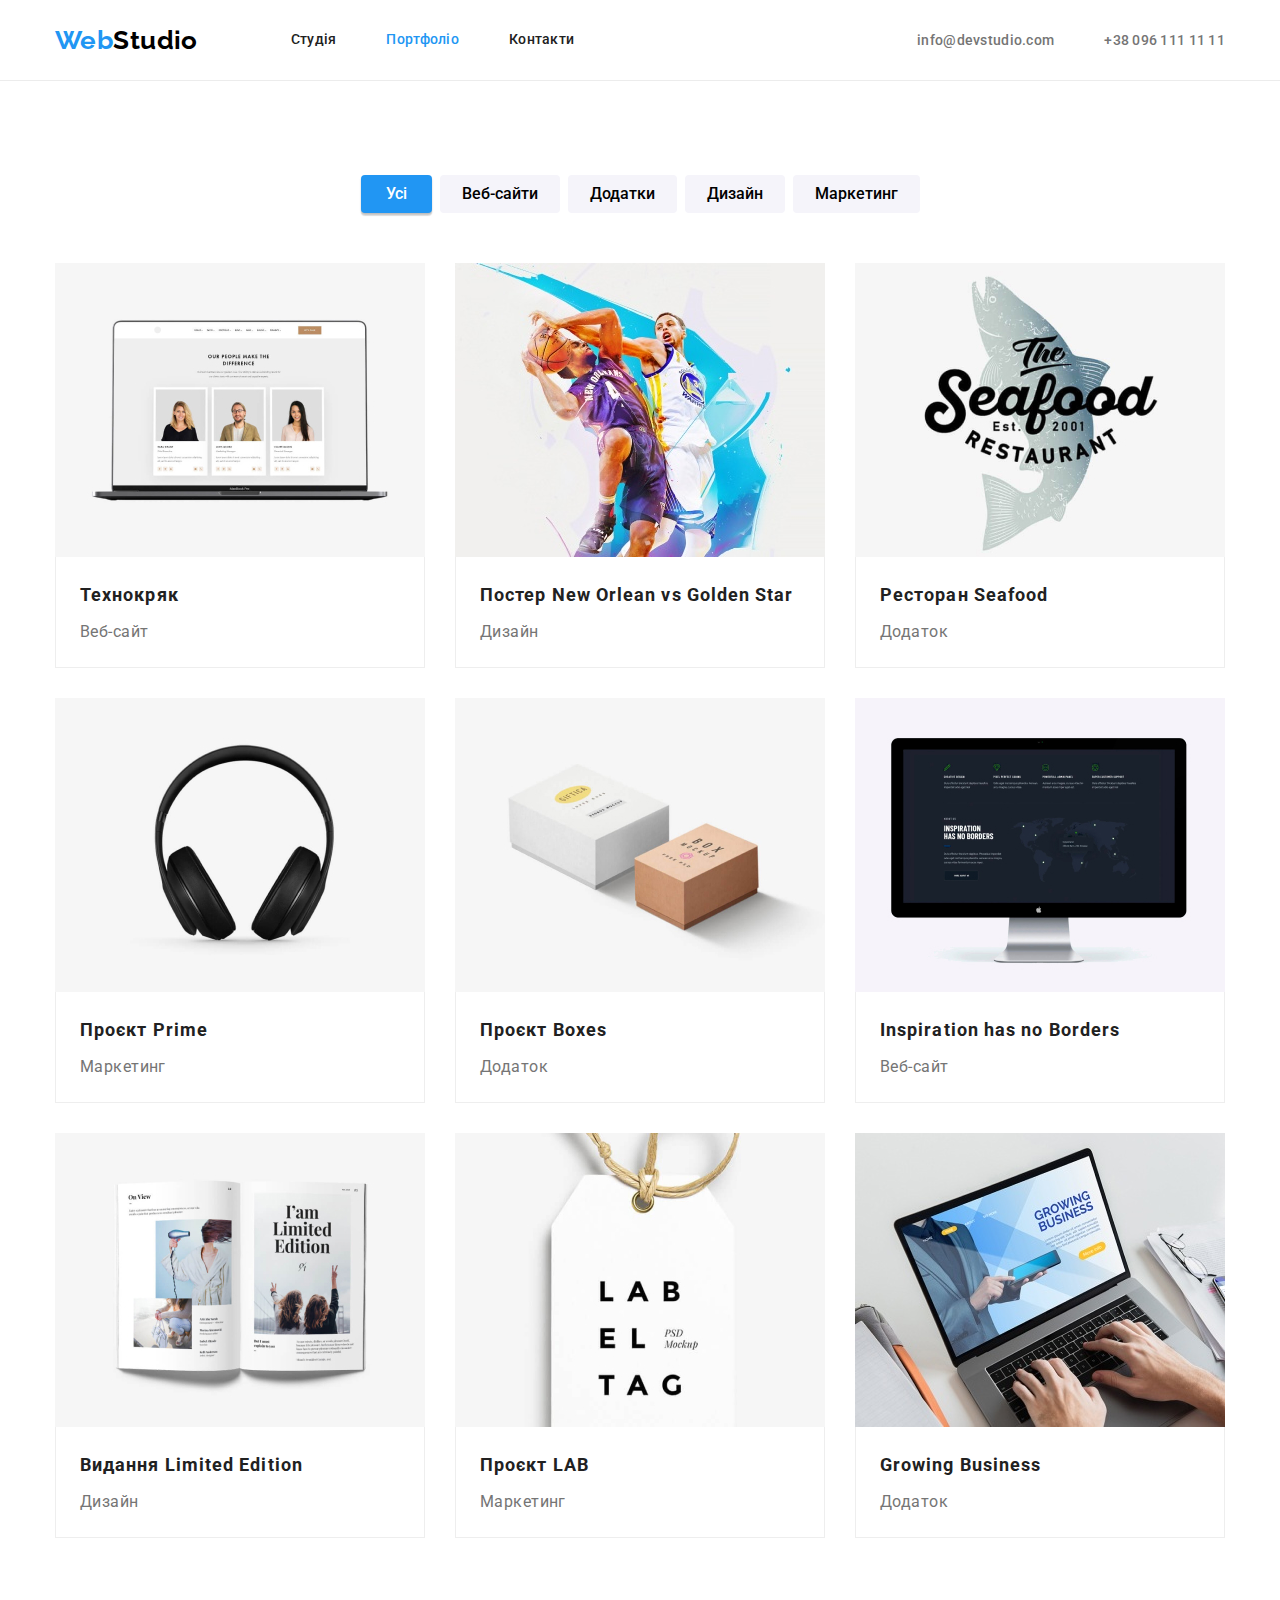
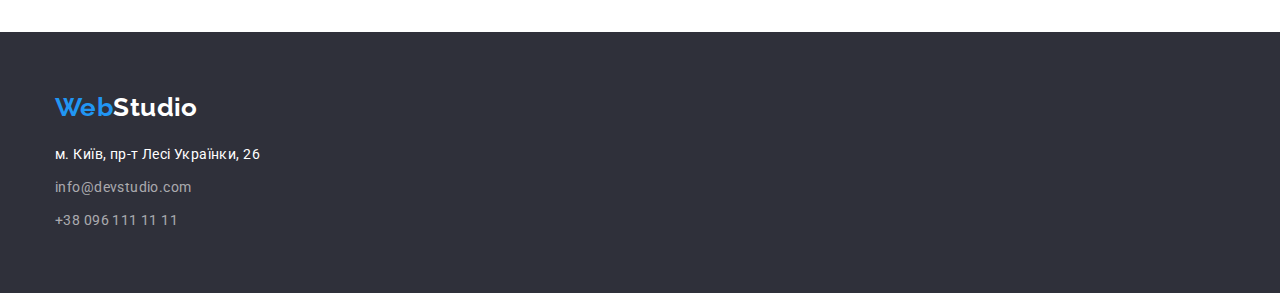
==== portfolio.html @ b847e465 "add files to repository" ====
<!DOCTYPE html>
<html lang="uk">

<head>
    <meta charset="UTF-8">
    <meta http-equiv="X-UA-Compatible" content="IE=edge">
    <meta name="viewport" content="width=device-width, initial-scale=1.0">
    <link rel="preconnect" href="https://fonts.googleapis.com">
    <link rel="preconnect" href="https://fonts.gstatic.com" crossorigin>
    <link
        href="https://fonts.googleapis.com/css2?family=Raleway:wght@700&family=Roboto:wght@400;500;700;900&display=swap"
        rel="stylesheet">
    <link rel="stylesheet"
        href="https://cdnjs.cloudflare.com/ajax/libs/modern-normalize/1.1.0/modern-normalize.min.css">
    <link rel="stylesheet" href="./css/styles.css">
    <title>Студія</title>
</head>

<body>
    <header class="page-header">
        <div class="header container">
            <nav class="page-nav">
                <a href="./index.html" class="logo"><span>Web</span>Studio</a>
                <ul class="site-nav">
                    <li class="item"><a href="./index.html" class="link">Студія</a></li>
                    <li class="item"><a href="./portfolio.html" class="link current">Портфоліо</a></li>
                    <li class="item"><a href="/" class="link">Контакти</a></li>
                </ul>
            </nav>

            <ul class="contacts">
                <li class="item"><a href="mailto:info@devstudio.com" class="contacts-link">info@devstudio.com</a></li>
                <li class="item"><a href="tel:+380961111111" class="contacts-link">+38 096 111 11 11</a></li>
            </ul>
        </div>
    </header>

    <main>
        <section class="section">
            <div class="container">
                <h1 class="visually-hidden">Портфоліо</h1>

                <ul class="filter">
                    <li class="filter-item"><button type="button"
                            class="button-filter current button-filter-all">Усі</button></li>
                    <li class="filter-item"><button type="button" class="button-filter">Веб-сайти</button></li>
                    <li class="filter-item"><button type="button" class="button-filter">Додатки</button></li>
                    <li class="filter-item"><button type="button" class="button-filter">Дизайн</button></li>
                    <li class="filter-item"><button type="button" class="button-filter">Маркетинг</button></li>
                </ul>

                <ul class="portfolio-list">
                    <li class="portfolio-item">
                        <img src="./images/portfolio/web-site-technokryak.jpg" alt="Веб-сайт Технокряк" width="370"
                            height="294">
                        <div class="portfolio-item-content">
                            <h3 class="project-names">Технокряк</h3>
                            <p class="portfolio-types">Веб-сайт</p>
                        </div>
                    </li>
                    <li class="portfolio-item">
                        <img src="./images/portfolio/poster-new-orlean-vs-golden-ster.jpg"
                            alt="Постер New Orlean vs Golden Star" width="370" height="294">
                        <div class="portfolio-item-content">
                            <h3 class="project-names">Постер New Orlean vs Golden Star</h3>
                            <p class="portfolio-types">Дизайн</p>
                        </div>
                    </li>
                    <li class="portfolio-item">
                        <img src="./images/portfolio/restaurant-seafood.jpg" alt="Ресторан Seafood" width="370"
                            height="294">
                        <div class="portfolio-item-content">
                            <h3 class="project-names">Ресторан Seafood</h3>
                            <p class="portfolio-types">Додаток</p>
                        </div>
                    </li>
                    <li class="portfolio-item">
                        <img src="./images/portfolio/project-prime.jpg" alt="Проєкт Prime" width="370" height="294">
                        <div class="portfolio-item-content">
                            <h3 class="project-names">Проєкт Prime</h3>
                            <p class="portfolio-types">Маркетинг</p>
                        </div>
                    </li>
                    <li class="portfolio-item">
                        <img src="./images/portfolio/project-boxes.jpg" alt="Проєкт Boxes" width="370" height="294">
                        <div class="portfolio-item-content">
                            <h3 class="project-names">Проєкт Boxes</h3>
                            <p class="portfolio-types">Додаток</p>
                        </div>
                    </li>
                    <li class="portfolio-item">
                        <img src="./images/portfolio/web-site-inspiration-has-no-borders.jpg"
                            alt="Веб-сайт Inspiration has no Borders" width="370" height="294">
                        <div class="portfolio-item-content">
                            <h3 class="project-names">Inspiration has no Borders</h3>
                            <p class="portfolio-types">Веб-сайт</p>
                        </div>
                    </li>
                    <li class="portfolio-item">
                        <img src="./images/portfolio/issue-limited-edition.jpg" alt="Видання Limited Edition">
                        <div class="portfolio-item-content">
                            <h3 class="project-names">Видання Limited Edition</h3>
                            <p class="portfolio-types">Дизайн</p>
                        </div>
                    </li>
                    <li class="portfolio-item">
                        <img src="./images/portfolio/project-lab.jpg" alt="Проєкт LAB">
                        <div class="portfolio-item-content">
                            <h3 class="project-names">Проєкт LAB</h3>
                            <p class="portfolio-types">Маркетинг</p>
                        </div>
                    </li>
                    <li class="portfolio-item">
                        <img src="./images/portfolio/app-growing-business.jpg" alt="Додаток Growing Business">
                        <div class="portfolio-item-content">
                            <h3 class="project-names">Growing Business</h3>
                            <p class="portfolio-types">Додаток</p>
                        </div>
                    </li>
                </ul>
            </div>
        </section>
    </main>

    <footer class="footer">
        <div class="container">
            <a href="./index.html" class="logo"><span>Web</span>Studio</a>
            <address>
                <ul class="footer-address-list">
                    <li class="footer-address-item"><a class="footer-address"
                            href="https://goo.gl/maps/xuP6qKPyt2nnFhnc6">м.
                            Київ, пр-т Лесі Українки, 26</a>
                    </li>
                    <li class="footer-address-item"><a class="footer-link"
                            href="mailto:info@devstudio.com">info@devstudio.com</a>
                    </li>
                    <li class="footer-address-item"><a class="footer-link" href="tel:+380961111111">+38 096 111 11
                            11</a>
                    </li>
                </ul>
            </address>
        </div>
    </footer>
</body>

</html>
---- css/styles.css ----
:root{
    --main-text-color: #212121;
    --secondary-text-color: #757575;
    --accent-color: #2196F3;
    --white-color: #FFFFFF;
    --footef-address-text-color: rgba(255, 255, 255, 0.6);
    --background-color-dark: #2F303A;
    --background-color-light: #F5F4FA;
    --border-item-content: #EEEEEE;
}

body {
    background-color: var(--white-color);
    color: var(--main-text-color);
    font-family: Roboto, 'Segoe UI', Oxygen, Ubuntu, Cantarell, 'Open Sans', 'Helvetica Neue', sans-serif;
    font-size: 14px;
    letter-spacing: 0.03em;
}

h1, h2, h3, h4, h5, h6, p, ul {
    margin: 0;
    padding: 0;
}

ul {
    padding-left: 0;
    list-style: none;
}
img {
    display: block;
    max-width: 100%;
    height: auto;
}

.container {
    margin-left: auto;
    margin-right: auto;
    width: 1200px;
    padding-left: 15px;
    padding-right: 15px;
}

.section {
    padding-top: 94px;
}

.section:not(.our-features) {
    padding-bottom: 94px;
}

/* Header */
.page-header {
    border-bottom: 1px solid #ECECEC;
}

.header {
    display: flex;
    justify-content: space-between; 
}

.page-nav {
    display: flex;
    align-items: center;
}

.logo {
    margin-right: 93px;
    color: #000000;
    text-decoration: none;
    font-family: 'Raleway';
    font-weight: 700;
    font-size: 26px;
    line-height: 1.19;    
}

.logo span {
    color: var(--accent-color);
}

.site-nav {
    display: flex;
    gap: 50px;
}

/* .site-nav .item:not(:first-child), .contacts .item:not(:first-child) {
    margin-left: 50px;
} */

.site-nav .link {
    display: block;
    padding-top: 32px;
    padding-bottom: 32px;
    color: var(--main-text-color);
}

.site-nav .link:hover,
.site-nav .link:focus {
    color: var(--accent-color);
}

.site-nav .link.current {
    color: var(--accent-color);
}

.site-nav .link, .contacts-link {
    text-decoration: none;
    font-weight: 500;
    line-height: 1.14;
    letter-spacing: 0.02em;
}

.page-header .contacts {
    display: flex;
    gap: 50px;
    align-items: center;
}

.contacts-link {
    color: var(--secondary-text-color);
}

.contacts-link:hover, .contacts-link:focus{
    color: var(--accent-color);
}

/* Hero */
.hero {
    padding-top: 200px;
    padding-bottom: 200px;
    background-color: var(--background-color-dark);
    text-align: center;
}

.hero-title {    
    width: 696px;
    margin-left: auto;
    margin-right: auto;
    text-align: center;
    margin-bottom: 30px;
    color: var(--white-color);
    font-weight: 900;
    font-size: 44px;
    line-height: 1.36;
    letter-spacing: 0.06em;
    text-transform: uppercase;
}

.hero-button {
    display: inline-block;
    padding: 10px 32px;
    min-width: 216px;
    box-shadow: 0px 4px 4px rgba(0, 0, 0, 0.15);
    border-radius: 4px;
    border: 0;
    color: var(--white-color);
    background-color: var(--accent-color);
    font-family: inherit;
    font-weight: 700;
    font-size: 16px;
    line-height: 1.88;
    letter-spacing: 0.06em;
    cursor: pointer;
}

/* our features */
.visually-hidden {
    position: absolute;
    width: 1px;
    height: 1px;
    margin: -1px;
    border: 0;
    padding: 0;
    white-space: nowrap;
    clip-path: inset(100%);
    clip: rect(0 0 0 0);
    overflow: hidden;
}

.our-features-list {
    display: flex;
    gap: 30px;
    justify-content: space-between;
}

/* .our-features-item:not(:first-child) {
    padding-left: 30px;
} */

.section-title {
    margin-bottom: 50px;
    font-weight: 700;
    font-size: 36px;
    line-height: 1.17;
    text-align: center;
}

.section-subtitle {
    font-weight: 700;
    font-size: 14px;
    line-height: 1.14;
    text-transform: uppercase;
}

.our-features .section-subtitle {
    margin-bottom: 10px;
}

.our-features .description {
    color: var(--secondary-text-color);
    line-height: 1.71;
}

/* what we do */
.what-we-do-list {
    display: flex;
    justify-content: space-between;
    gap: 30px;
}

/* .what-we-do-item:not(:first-child) {
    padding-left: 30px;
} */

/* our team */
.our-team {
    background-color: var(--background-color-light);
}

.our-team-list {
    display: flex;
    gap: 30px;
}

.our-team-item {
    box-shadow: 0px 1px 3px rgba(0, 0, 0, 0.12), 0px 1px 1px rgba(0, 0, 0, 0.14), 0px 2px 1px rgba(0, 0, 0, 0.2);
    border-radius: 0px 0px 4px 4px;
}

.our-team-members {
    padding-top: 30px;
    padding-bottom: 30px;
    text-align: center;
    background-color: var(--white-color);
}

.members-name {
    margin-bottom: 10px;
    font-weight: 500;
    font-size: 16px;
    line-height: 1.19;
}

.position {
    color: var(--secondary-text-color);
    font-size: 16px;
    line-height: 1.19;
}

/* footer */
.footer {
    padding-top: 60px;
    padding-bottom: 60px;
    background-color: var(--background-color-dark);
}

.footer .logo {
    display: inline-block;
    margin-bottom: 20px;
}

.footer .logo, .footer-address {
    color: var(--white-color);
}

.footer-address, .footer-link {
    font-style: normal;
    line-height: 1.71;
    text-decoration: none;
}

.footer-link {
    color: var(--footef-address-text-color);
}

.footer-address:hover, .footer-address:focus, .footer-link:hover, .footer-link:focus {
    color: var(--accent-color);
}

.footer-address-item:not(:last-child) {
    margin-bottom: 9px;
}

/* portfolio */
.footer-logo {
    margin-right: 0;
}
.filter {
    display: flex;
    justify-content: center;
    margin-bottom: 50px;
}
.filter-item:not(:first-child) {
    margin-left: 8px;
}
.button-filter {
    padding: 6px 22px;
    border-radius: 4px;
    background-color: var(--background-color-light);
    font-family: inherit;
    font-weight: 500;
    font-size: 16px;
    line-height: 1.63;
    text-align: center;
    border: 0;
    cursor: pointer;
}
.button-filter-all {
    padding: 6px 25px;
}

.button-filter:hover, .button-filter:focus, .button-filter.current {
    box-shadow: 0px 3px 1px rgba(0, 0, 0, 0.1), 0px 1px 2px rgba(0, 0, 0, 0.08), 0px 2px 2px rgba(0, 0, 0, 0.12);
    color: var(--white-color);
    background-color: var(--accent-color);
}
.portfolio-list {
    display: flex;
    flex-wrap: wrap;
    gap: 30px;
}
.portfolio-item-content {
    box-sizing: border-box;
    text-align: start;
    padding: 20px 24px;
    border: 1px solid var(--border-item-content);
    border-top: 0;
}
.project-names {
    margin-bottom: 4px;
    font-weight: 700;
    font-size: 18px;
    line-height: 2;
    letter-spacing: 0.06em;
}

.portfolio-types {
    color: var(--secondary-text-color);
    font-size: 16px;
    line-height: 1.87;
}
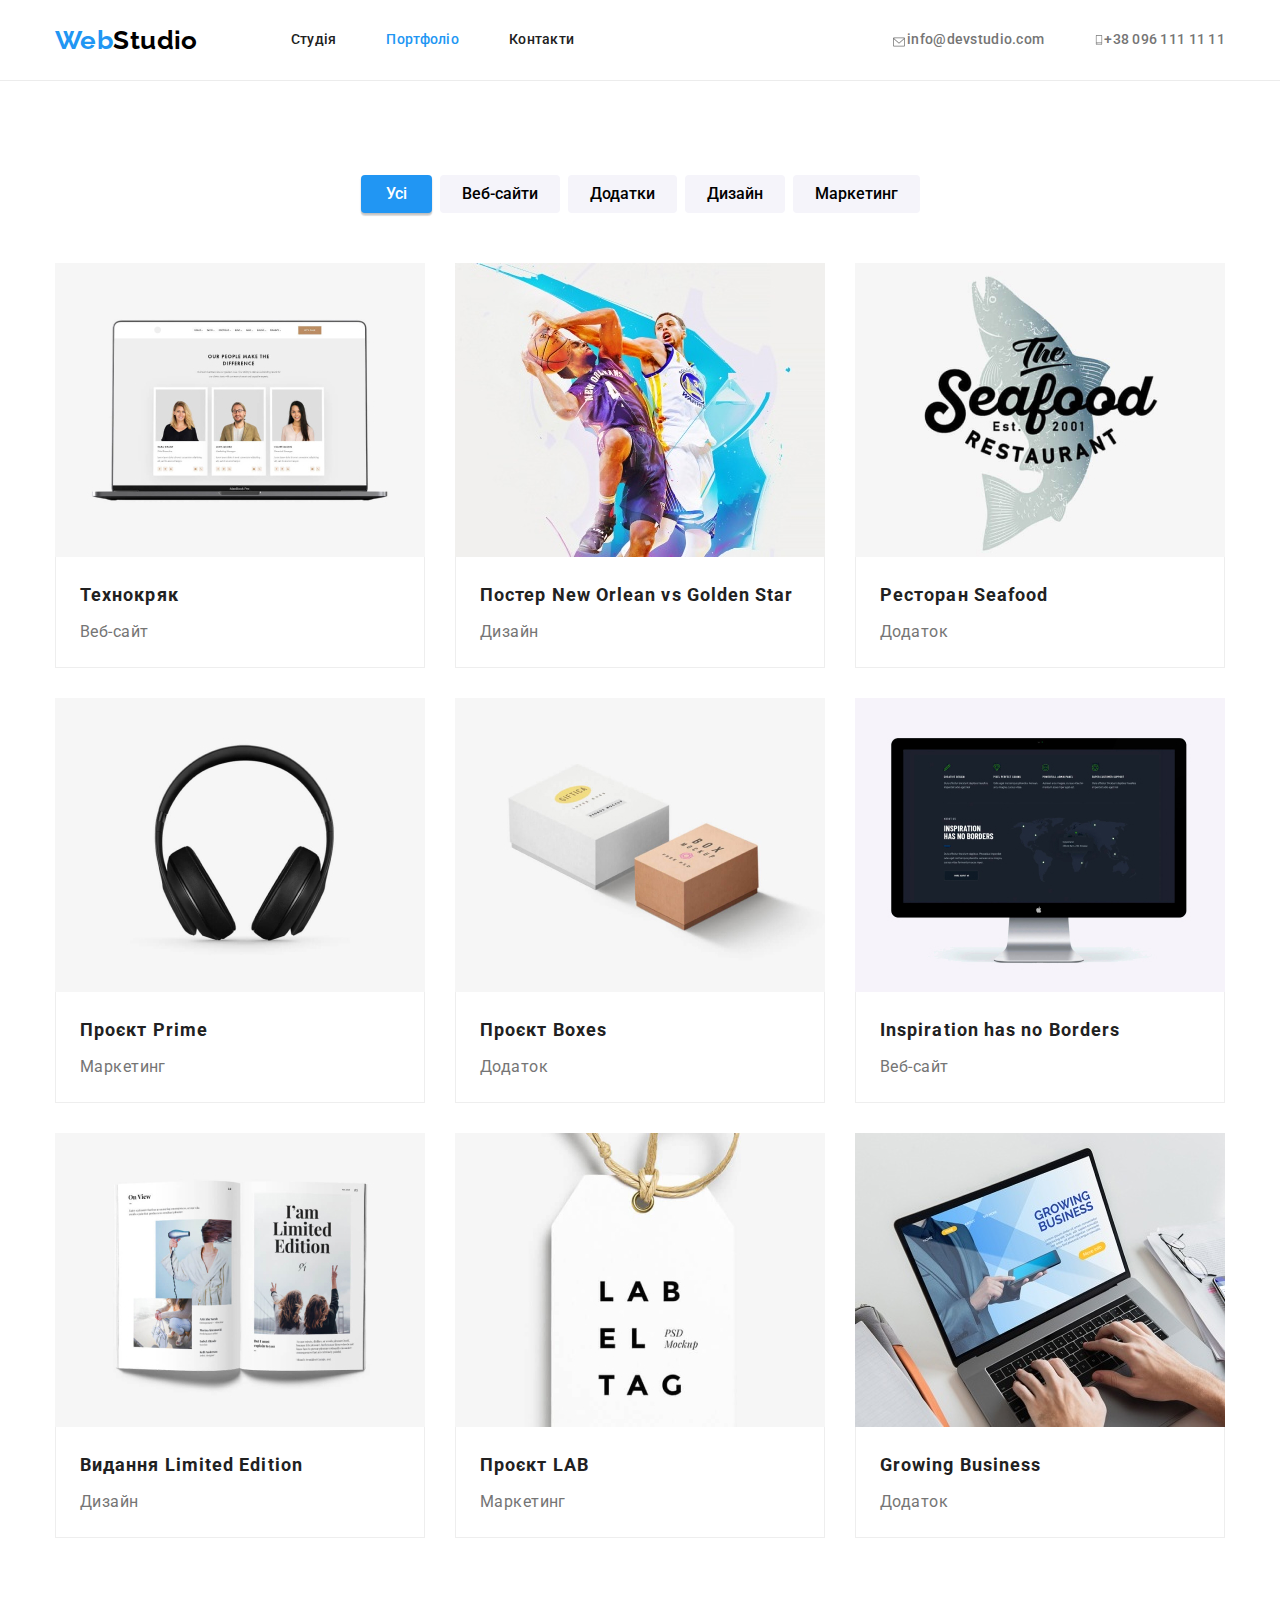
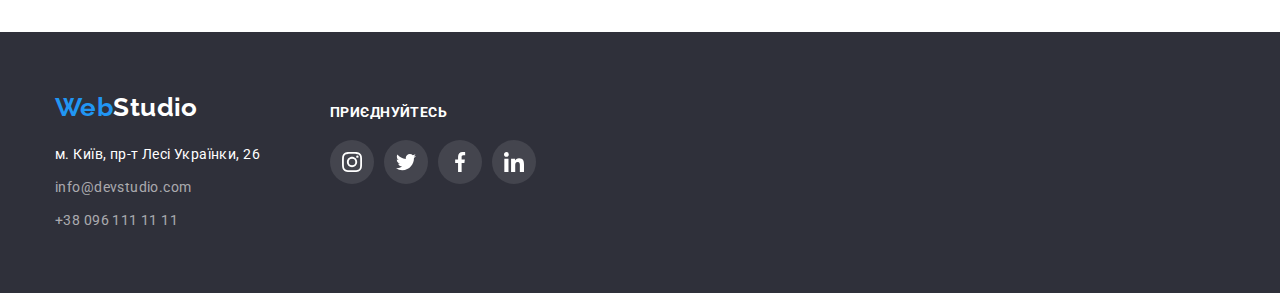
==== commit 0ea9646d: "add section regular clients make css" ====
--- a/portfolio.html
+++ b/portfolio.html
@@ -29,8 +29,19 @@
             </nav>
 
             <ul class="contacts">
-                <li class="item"><a href="mailto:info@devstudio.com" class="contacts-link">info@devstudio.com</a></li>
-                <li class="item"><a href="tel:+380961111111" class="contacts-link">+38 096 111 11 11</a></li>
+                <li class="item">
+                    <a href="mailto:info@devstudio.com" class="contacts-link">
+                        <svg class="envelope icons" width="16" height="12">
+                            <use href="./images/symbol-defs-upd.svg#envelope"></use>
+                        </svg>
+                        info@devstudio.com</a>
+                </li>
+                <li class="item"><a href="tel:+380961111111" class="contacts-link">
+                        <svg class="smartphone icons" width="10" height="16">
+                            <use href="./images/symbol-defs-upd.svg#smartphone"></use>
+                        </svg>
+                        +38 096 111 11 11</a>
+                </li>
             </ul>
         </div>
     </header>
@@ -123,9 +134,9 @@
     </main>
 
     <footer class="footer">
-        <div class="container">
-            <a href="./index.html" class="logo"><span>Web</span>Studio</a>
+        <div class="container footer-content">
             <address>
+                <a href="#" class="logo footer-logo"><span>Web</span>Studio</a>
                 <ul class="footer-address-list">
                     <li class="footer-address-item"><a class="footer-address"
                             href="https://goo.gl/maps/xuP6qKPyt2nnFhnc6">м.
@@ -139,6 +150,39 @@
                     </li>
                 </ul>
             </address>
+            <div class="follow-for-us">
+                <p class="follow-us">приєднуйтесь</p>
+                <ul class="footer-social-list">
+                    <li class="footer-social-item">
+                        <a href="" class="footer-social-links">
+                            <svg class="instagram social-link" width="20" height="20">
+                                <use href="./images/symbol-defs-upd.svg#instagram"></use>
+                            </svg>
+                        </a>
+                    </li>
+                    <li class="footer-social-item">
+                        <a href="" class="footer-social-links">
+                            <svg class="instagram social-link" width="20" height="20">
+                                <use href="./images/symbol-defs-upd.svg#twitter"></use>
+                            </svg>
+                        </a>
+                    </li>
+                    <li class="footer-social-item">
+                        <a href="" class="footer-social-links">
+                            <svg class="instagram social-link" width="20" height="20">
+                                <use href="./images/symbol-defs-upd.svg#facebook"></use>
+                            </svg>
+                        </a>
+                    </li>
+                    <li class="footer-social-item">
+                        <a href="" class="footer-social-links">
+                            <svg class="instagram social-link" width="20" height="20">
+                                <use href="./images/symbol-defs-upd.svg#linkedin"></use>
+                            </svg>
+                        </a>
+                    </li>
+                </ul>
+            </div>
         </div>
     </footer>
 </body>
--- a/css/styles.css
+++ b/css/styles.css
@@ -7,6 +7,7 @@
     --background-color-dark: #2F303A;
     --background-color-light: #F5F4FA;
     --border-item-content: #EEEEEE;
+    --background-color-hero:#C4C4C4
 }
 
 body {
@@ -116,18 +117,32 @@
 }
 
 .contacts-link {
+    display: flex;
+    align-items: flex-end;
     color: var(--secondary-text-color);
 }
 
 .contacts-link:hover, .contacts-link:focus{
+    color: var(--accent-color);
+}
+
+.icons {
+    fill: currentColor;
+}
+
+.contacts-link:hover .icons {
     color: var(--accent-color);
 }
 
 /* Hero */
 .hero {
+    max-width: 1600px;
+    background-color: var(--background-color-hero);
+    background-image: linear-gradient(rgba(221, 214, 168, .3) 0%, rgba(106, 57, 9, .5) 75%), url("../images/bg-img.jpg");
+    margin-left: auto;
+    margin-right: auto;
     padding-top: 200px;
     padding-bottom: 200px;
-    background-color: var(--background-color-dark);
     text-align: center;
 }
 
@@ -185,7 +200,14 @@
 /* .our-features-item:not(:first-child) {
     padding-left: 30px;
 } */
-
+.our-features-card {
+    display: flex;
+    justify-content: center;
+    align-items: center;
+    margin-bottom: 30px;
+    padding: 25px 100px;
+    background-color: var(--background-color-light);
+}
 .section-title {
     margin-bottom: 50px;
     font-weight: 700;
@@ -251,9 +273,66 @@
 }
 
 .position {
+    margin-bottom: 16px;
     color: var(--secondary-text-color);
     font-size: 16px;
     line-height: 1.19;
+}
+.social-list {
+    display: flex;
+    justify-content: center;
+    gap: 10px;
+}
+.social-item {
+    width: 44px;
+    height: 44px;
+}
+.social-links {
+    width: 100%;
+    height: 100%;
+    border-radius: 50%;
+    background-color: var(--white-color);
+    display: flex;
+    justify-content: center;
+    align-items: center;
+    color: #AFB1B8;
+}
+.social-link {
+    fill: currentColor;
+}
+.social-links:hover {
+    background-color: var(--accent-color);
+    color: var(--white-color);
+}
+
+/* regular-customers */
+.regular-customers-list {
+    display: flex;
+    justify-content: center;
+    gap: 30px;
+}
+.regular-customers-item {
+    width: 170px;
+    height: 92px;
+}
+.regular-customers-link {
+    width: 100%;
+    height: 100%;
+    display: flex;
+    justify-content: center;
+    align-items: center;
+    color: #AFB1B8;
+    border: 1px solid #AFB1B8;
+    border-radius: 4px;
+}
+
+.regular-customers-icon {
+    fill: currentColor;
+}
+
+.regular-customers-link:hover {
+    border: 1px solid var(--accent-color);
+    color: var(--accent-color);
 }
 
 /* footer */
@@ -262,6 +341,9 @@
     padding-bottom: 60px;
     background-color: var(--background-color-dark);
 }
+.footer-content {
+    display: flex;
+}
 
 .footer .logo {
     display: inline-block;
@@ -290,10 +372,55 @@
     margin-bottom: 9px;
 }
 
-/* portfolio */
 .footer-logo {
     margin-right: 0;
-}
+    font-style: normal;
+}
+.follow-for-us {
+    width: 206px;
+    margin-top: 12px;
+    margin-left: 70px;
+}
+.follow-us {
+    margin-bottom: 20px;
+    font-weight: 700;
+    font-size: 14px;
+    line-height: calc(16/14);
+    text-transform: uppercase;
+    color: var(--white-color);
+}
+.footer-social-list {
+    display: flex;
+    justify-content: center;
+    gap: 10px;
+}
+
+.footer-social-item {
+    width: 44px;
+    height: 44px;
+}
+
+.footer-social-links {
+    width: 100%;
+    height: 100%;
+    border-radius: 50%;
+    background-color: rgba(255, 255, 255, 0.1);
+    display: flex;
+    justify-content: center;
+    align-items: center;
+    color: #FFFFFF;
+}
+
+.footer-social-link {
+    fill: var(--white-color);
+}
+
+.footer-social-links:hover {
+    background-color: var(--accent-color);
+}
+
+
+/* portfolio */
 .filter {
     display: flex;
     justify-content: center;
@@ -328,6 +455,10 @@
     flex-wrap: wrap;
     gap: 30px;
 }
+.portfolio-item:hover,
+.portfolio-item:focus {
+    box-shadow: 0px 3px 1px rgba(0, 0, 0, 0.1), 0px 1px 2px rgba(0, 0, 0, 0.08), 0px 2px 2px rgba(0, 0, 0, 0.12);
+}
 .portfolio-item-content {
     box-sizing: border-box;
     text-align: start;
@@ -347,4 +478,4 @@
     color: var(--secondary-text-color);
     font-size: 16px;
     line-height: 1.87;
-}+}
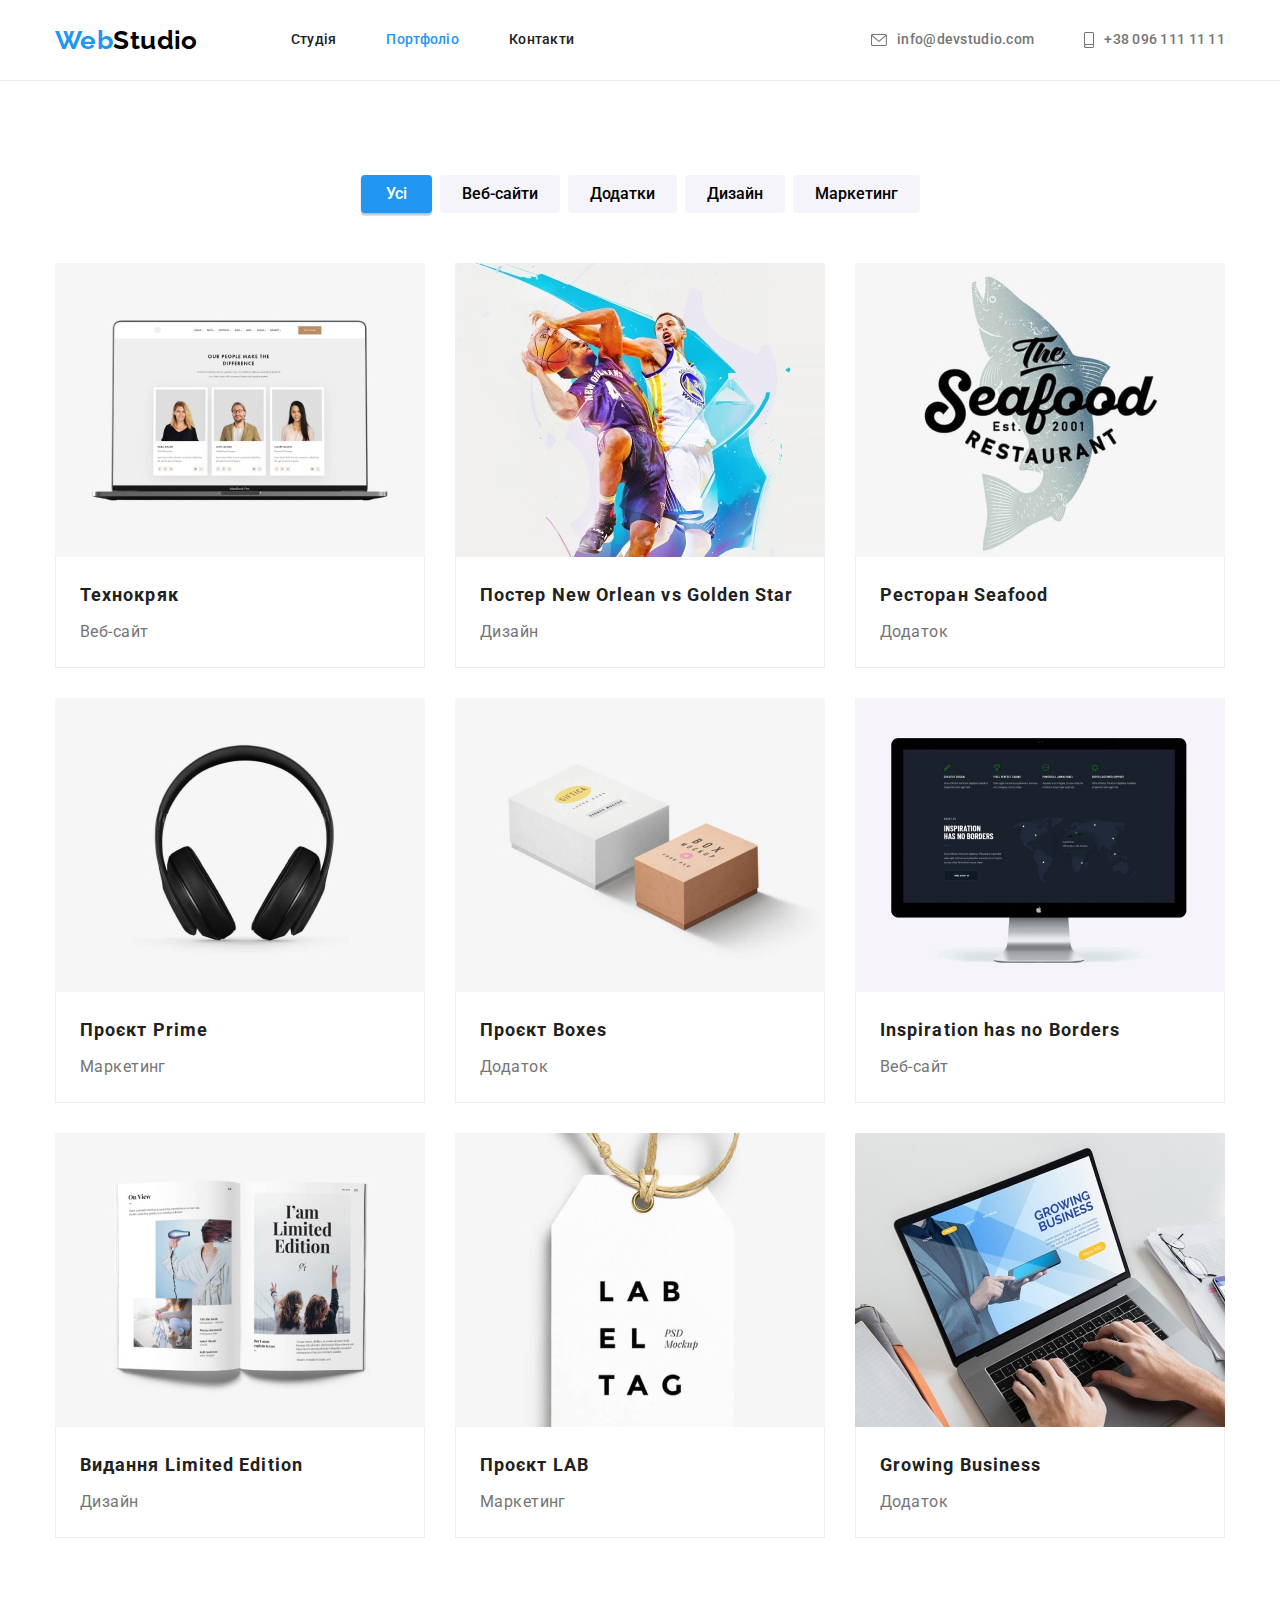
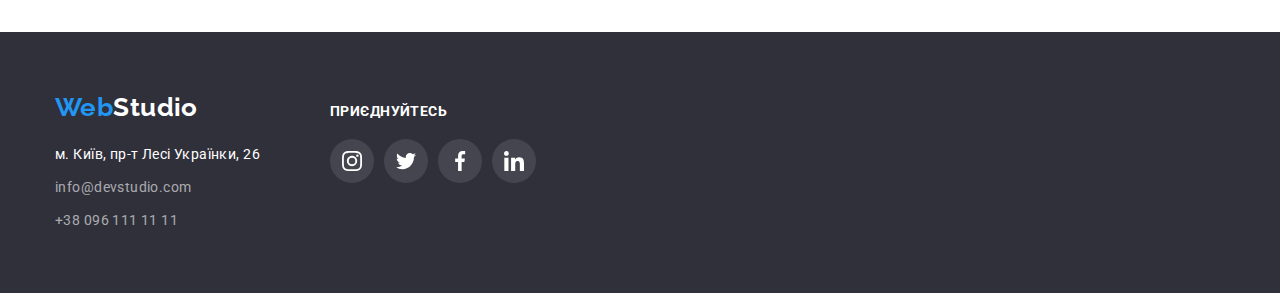
==== commit 90adf674: "fix bugs in css" ====
--- a/portfolio.html
+++ b/portfolio.html
@@ -62,71 +62,89 @@
 
                 <ul class="portfolio-list">
                     <li class="portfolio-item">
-                        <img src="./images/portfolio/web-site-technokryak.jpg" alt="Веб-сайт Технокряк" width="370"
-                            height="294">
-                        <div class="portfolio-item-content">
-                            <h3 class="project-names">Технокряк</h3>
-                            <p class="portfolio-types">Веб-сайт</p>
-                        </div>
-                    </li>
-                    <li class="portfolio-item">
-                        <img src="./images/portfolio/poster-new-orlean-vs-golden-ster.jpg"
-                            alt="Постер New Orlean vs Golden Star" width="370" height="294">
-                        <div class="portfolio-item-content">
-                            <h3 class="project-names">Постер New Orlean vs Golden Star</h3>
-                            <p class="portfolio-types">Дизайн</p>
-                        </div>
-                    </li>
-                    <li class="portfolio-item">
-                        <img src="./images/portfolio/restaurant-seafood.jpg" alt="Ресторан Seafood" width="370"
-                            height="294">
-                        <div class="portfolio-item-content">
-                            <h3 class="project-names">Ресторан Seafood</h3>
-                            <p class="portfolio-types">Додаток</p>
-                        </div>
-                    </li>
-                    <li class="portfolio-item">
-                        <img src="./images/portfolio/project-prime.jpg" alt="Проєкт Prime" width="370" height="294">
-                        <div class="portfolio-item-content">
-                            <h3 class="project-names">Проєкт Prime</h3>
-                            <p class="portfolio-types">Маркетинг</p>
-                        </div>
-                    </li>
-                    <li class="portfolio-item">
-                        <img src="./images/portfolio/project-boxes.jpg" alt="Проєкт Boxes" width="370" height="294">
-                        <div class="portfolio-item-content">
-                            <h3 class="project-names">Проєкт Boxes</h3>
-                            <p class="portfolio-types">Додаток</p>
-                        </div>
-                    </li>
-                    <li class="portfolio-item">
-                        <img src="./images/portfolio/web-site-inspiration-has-no-borders.jpg"
-                            alt="Веб-сайт Inspiration has no Borders" width="370" height="294">
-                        <div class="portfolio-item-content">
-                            <h3 class="project-names">Inspiration has no Borders</h3>
-                            <p class="portfolio-types">Веб-сайт</p>
-                        </div>
-                    </li>
-                    <li class="portfolio-item">
-                        <img src="./images/portfolio/issue-limited-edition.jpg" alt="Видання Limited Edition">
-                        <div class="portfolio-item-content">
-                            <h3 class="project-names">Видання Limited Edition</h3>
-                            <p class="portfolio-types">Дизайн</p>
-                        </div>
-                    </li>
-                    <li class="portfolio-item">
-                        <img src="./images/portfolio/project-lab.jpg" alt="Проєкт LAB">
-                        <div class="portfolio-item-content">
-                            <h3 class="project-names">Проєкт LAB</h3>
-                            <p class="portfolio-types">Маркетинг</p>
-                        </div>
-                    </li>
-                    <li class="portfolio-item">
-                        <img src="./images/portfolio/app-growing-business.jpg" alt="Додаток Growing Business">
-                        <div class="portfolio-item-content">
-                            <h3 class="project-names">Growing Business</h3>
-                            <p class="portfolio-types">Додаток</p>
-                        </div>
+                        <a class="portfolio-item-link" href="">
+                            <img src="./images/portfolio/web-site-technokryak.jpg" alt="Веб-сайт Технокряк" width="370"
+                                height="294">
+                            <div class="portfolio-item-content">
+                                <h3 class="project-names">Технокряк</h3>
+                                <p class="portfolio-types">Веб-сайт</p>
+                            </div>
+                        </a>
+                    </li>
+                    <li class="portfolio-item">
+                        <a class="portfolio-item-link" href="">
+                            <img src="./images/portfolio/poster-new-orlean-vs-golden-ster.jpg"
+                                alt="Постер New Orlean vs Golden Star" width="370" height="294">
+                            <div class="portfolio-item-content">
+                                <h3 class="project-names">Постер New Orlean vs Golden Star</h3>
+                                <p class="portfolio-types">Дизайн</p>
+                            </div>
+                        </a>
+                    </li>
+                    <li class="portfolio-item">
+                        <a class="portfolio-item-link" href="">
+                            <img src="./images/portfolio/restaurant-seafood.jpg" alt="Ресторан Seafood" width="370"
+                                height="294">
+                            <div class="portfolio-item-content">
+                                <h3 class="project-names">Ресторан Seafood</h3>
+                                <p class="portfolio-types">Додаток</p>
+                            </div>
+                        </a>
+                    </li>
+                    <li class="portfolio-item">
+                        <a class="portfolio-item-link" href="">
+                            <img src="./images/portfolio/project-prime.jpg" alt="Проєкт Prime" width="370" height="294">
+                            <div class="portfolio-item-content">
+                                <h3 class="project-names">Проєкт Prime</h3>
+                                <p class="portfolio-types">Маркетинг</p>
+                            </div>
+                        </a>
+                    </li>
+                    <li class="portfolio-item">
+                        <a class="portfolio-item-link" href="">
+                            <img src="./images/portfolio/project-boxes.jpg" alt="Проєкт Boxes" width="370" height="294">
+                            <div class="portfolio-item-content">
+                                <h3 class="project-names">Проєкт Boxes</h3>
+                                <p class="portfolio-types">Додаток</p>
+                            </div>
+                        </a>
+                    </li>
+                    <li class="portfolio-item">
+                        <a class="portfolio-item-link" href="">
+                            <img src="./images/portfolio/web-site-inspiration-has-no-borders.jpg"
+                                alt="Веб-сайт Inspiration has no Borders" width="370" height="294">
+                            <div class="portfolio-item-content">
+                                <h3 class="project-names">Inspiration has no Borders</h3>
+                                <p class="portfolio-types">Веб-сайт</p>
+                            </div>
+                        </a>
+                    </li>
+                    <li class="portfolio-item">
+                        <a class="portfolio-item-link" href="">
+                            <img src="./images/portfolio/issue-limited-edition.jpg" alt="Видання Limited Edition">
+                            <div class="portfolio-item-content">
+                                <h3 class="project-names">Видання Limited Edition</h3>
+                                <p class="portfolio-types">Дизайн</p>
+                            </div>
+                        </a>
+                    </li>
+                    <li class="portfolio-item">
+                        <a class="portfolio-item-link" href="">
+                            <img src="./images/portfolio/project-lab.jpg" alt="Проєкт LAB">
+                            <div class="portfolio-item-content">
+                                <h3 class="project-names">Проєкт LAB</h3>
+                                <p class="portfolio-types">Маркетинг</p>
+                            </div>
+                        </a>
+                    </li>
+                    <li class="portfolio-item">
+                        <a class="portfolio-item-link" href="">
+                            <img src="./images/portfolio/app-growing-business.jpg" alt="Додаток Growing Business">
+                            <div class="portfolio-item-content">
+                                <h3 class="project-names">Growing Business</h3>
+                                <p class="portfolio-types">Додаток</p>
+                            </div>
+                        </a>
                     </li>
                 </ul>
             </div>
--- a/css/styles.css
+++ b/css/styles.css
@@ -118,7 +118,7 @@
 
 .contacts-link {
     display: flex;
-    align-items: flex-end;
+    align-items: center;
     color: var(--secondary-text-color);
 }
 
@@ -127,10 +127,11 @@
 }
 
 .icons {
+    margin-right: 10px;
     fill: currentColor;
 }
 
-.contacts-link:hover .icons {
+.contacts-link:hover .icons, .contacts-link:focus .icons {
     color: var(--accent-color);
 }
 
@@ -138,7 +139,7 @@
 .hero {
     max-width: 1600px;
     background-color: var(--background-color-hero);
-    background-image: linear-gradient(rgba(221, 214, 168, .3) 0%, rgba(106, 57, 9, .5) 75%), url("../images/bg-img.jpg");
+    background-image: linear-gradient(rgba(47, 48, 58, 0.4), rgba(47, 48, 58, 0.4)), url("../images/bg-img.jpg");
     margin-left: auto;
     margin-right: auto;
     padding-top: 200px;
@@ -204,8 +205,8 @@
     display: flex;
     justify-content: center;
     align-items: center;
+    height: 120px;
     margin-bottom: 30px;
-    padding: 25px 100px;
     background-color: var(--background-color-light);
 }
 .section-title {
@@ -300,7 +301,7 @@
 .social-link {
     fill: currentColor;
 }
-.social-links:hover {
+.social-links:hover, .social-links:focus {
     background-color: var(--accent-color);
     color: var(--white-color);
 }
@@ -324,13 +325,14 @@
     color: #AFB1B8;
     border: 1px solid #AFB1B8;
     border-radius: 4px;
+    cursor: pointer;
 }
 
 .regular-customers-icon {
     fill: currentColor;
 }
 
-.regular-customers-link:hover {
+.regular-customers-link:hover, .regular-customers-link:focus {
     border: 1px solid var(--accent-color);
     color: var(--accent-color);
 }
@@ -343,6 +345,7 @@
 }
 .footer-content {
     display: flex;
+    align-items: baseline;
 }
 
 .footer .logo {
@@ -378,7 +381,6 @@
 }
 .follow-for-us {
     width: 206px;
-    margin-top: 12px;
     margin-left: 70px;
 }
 .follow-us {
@@ -415,10 +417,9 @@
     fill: var(--white-color);
 }
 
-.footer-social-links:hover {
+.footer-social-links:hover, .footer-social-links:focus {
     background-color: var(--accent-color);
 }
-
 
 /* portfolio */
 .filter {
@@ -455,9 +456,15 @@
     flex-wrap: wrap;
     gap: 30px;
 }
-.portfolio-item:hover,
-.portfolio-item:focus {
+.portfolio-item-link {
+    display: block;
+    color: var(--main-text-color);
+    text-decoration: none;
+}
+.portfolio-item-link:hover,
+.portfolio-item-link:focus {
     box-shadow: 0px 3px 1px rgba(0, 0, 0, 0.1), 0px 1px 2px rgba(0, 0, 0, 0.08), 0px 2px 2px rgba(0, 0, 0, 0.12);
+    
 }
 .portfolio-item-content {
     box-sizing: border-box;
